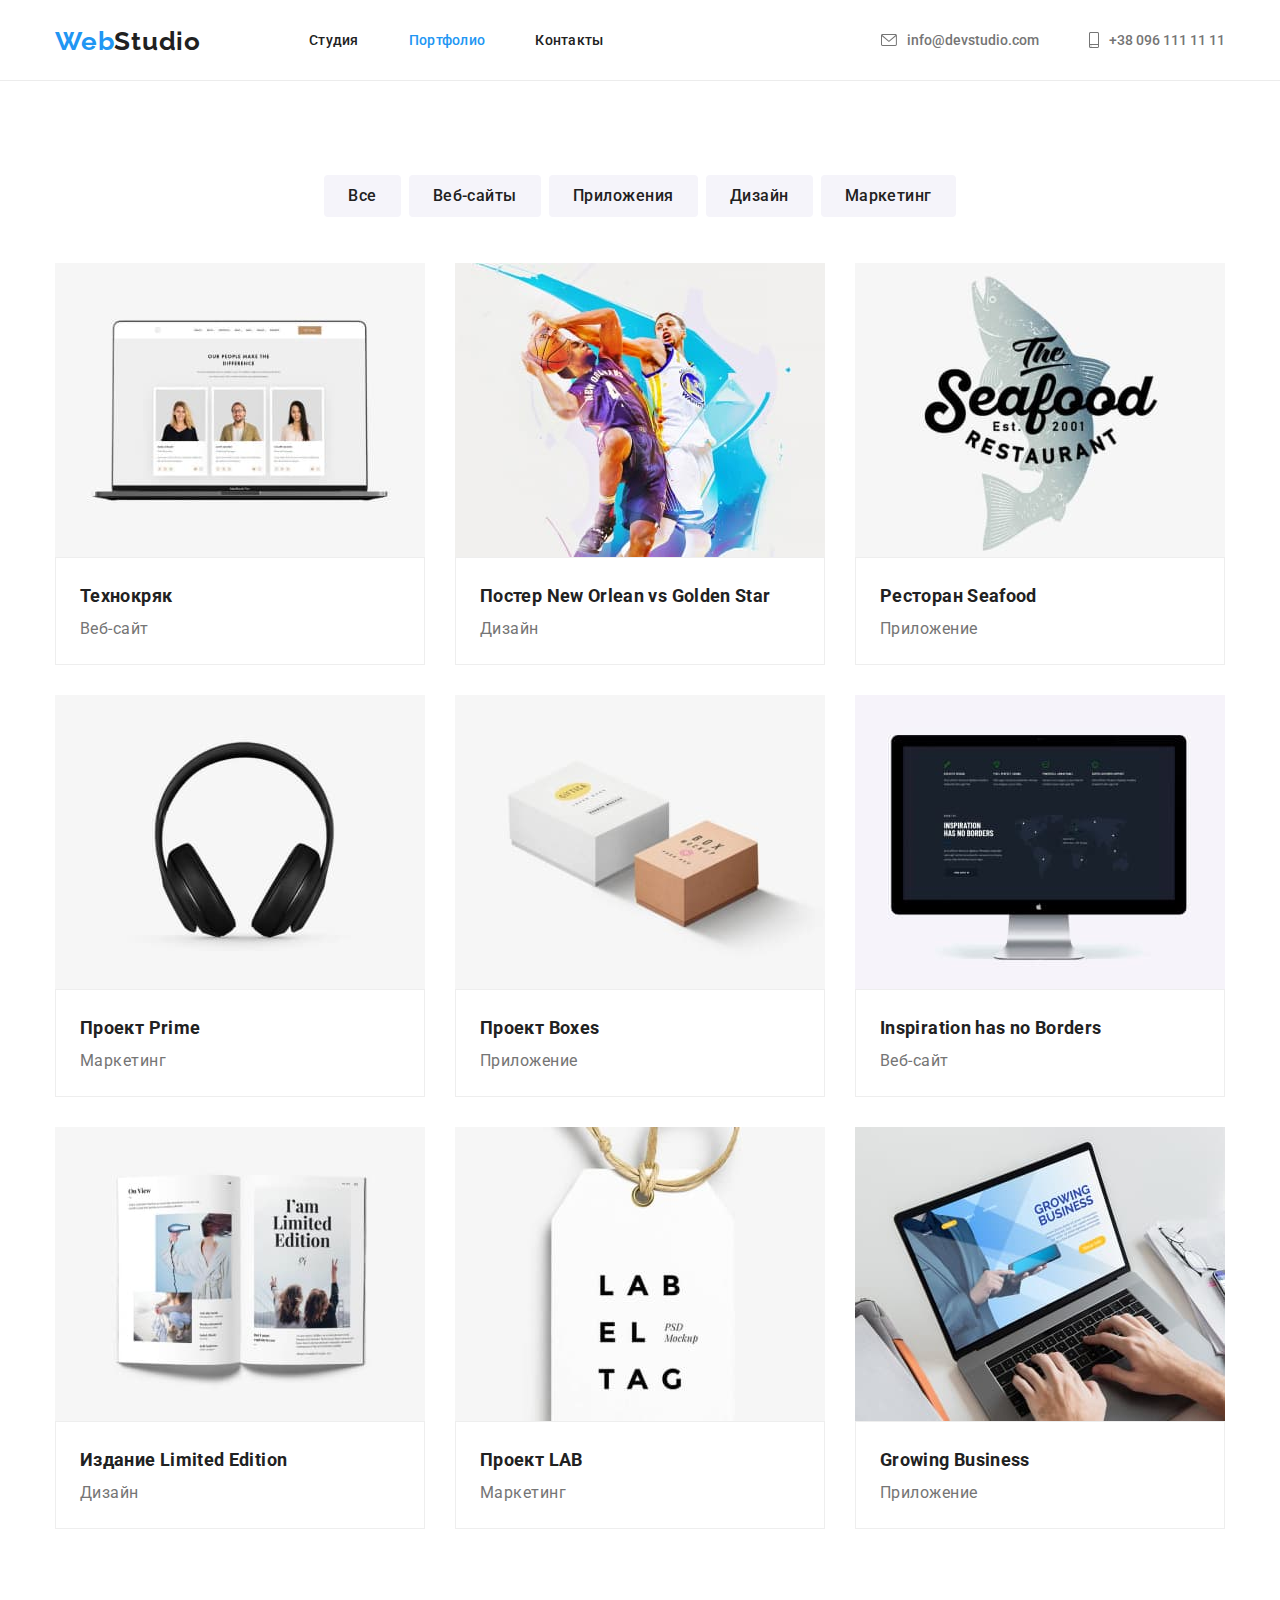
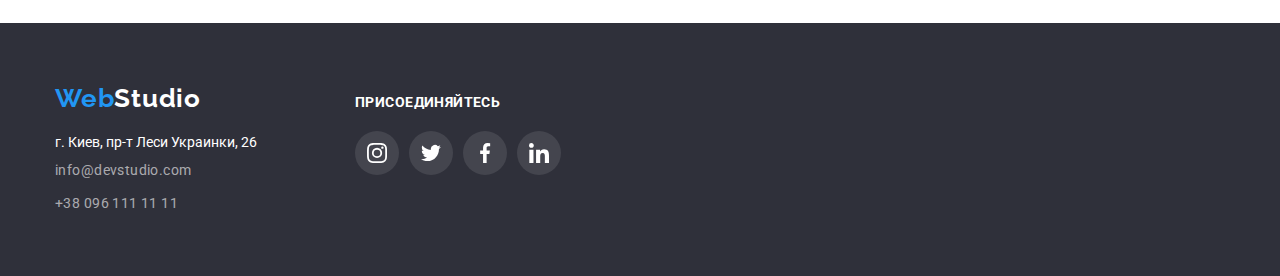
==== portfolio.html @ e466cbb1 "add files" ====
<!DOCTYPE html>
<html lang="en-ru">
  <head>
    <meta charset="UTF-8" />
    <meta http-equiv="X-UA-Compatible" content="IE=edge" />
    <meta name="viewport" content="width=device-width, initial-scale=1.0" />
    <link rel="preconnect" href="https://fonts.gstatic.com" />
    <link
      href="https://fonts.googleapis.com/css2?family=Raleway:wght@700&family=Roboto:wght@400;500;700;900&display=swap"
      rel="stylesheet"
    />
    <link
      rel="stylesheet"
      href="https://cdnjs.cloudflare.com/ajax/libs/modern-normalize/1.0.0/modern-normalize.min.css"
    />
    <link rel="stylesheet" href="./css/style.css" />
    <title>Portfolio</title>
  </head>

  <body>
    <header class="header" id="header">
      <div class="container main-navigation">
        <nav class="navigation">
          <a href="./index.html" class="logo typical-link">
            <span class="logo-web">Web</span>Studio</a
          >
          <ul class="menu" id="menu">
            <li class="menu-item">
              <a href="./index.html" class="menu-link typical-link">Студия</a>
            </li>
            <li class="menu-item">
              <a href="./portfolio.html" class="menu-link typical-link current"
                >Портфолио</a
              >
            </li>
            <li class="menu-item">
              <a href="/Contacts" class="menu-link typical-link">Контакты</a>
            </li>
          </ul>
        </nav>
        <ul class="connect">
          <li class="connect-item">
            <a href="mailto:info@devstudio.com" class="linkM connect-link">
              <svg class="connect-icon envelope-icon">
                <use href="./images/sprite.svg#icon-envelope"></use>
              </svg>
              info@devstudio.com
            </a>
          </li>
          <li class="connect-item">
            <a href="tel:380961111111" class="linkT connect-link"
              ><svg class="connect-icon smartphone-icon">
                <use href="./images/sprite.svg#icon-smartphone"></use></svg
              >+38 096 111 11 11</a
            >
          </li>
        </ul>
      </div>
    </header>

    <main>
      <section class="section portfolio">
        <div class="container">
          <h2 class="portfolio-title visually-hidden">Галерея работ</h2>

          <ul class="portfolio-list-button">
            <li class="portfolio-item-button">
              <button type="button" class="btn btn-portfolio">Все</button>
            </li>
            <li class="portfolio-item-button">
              <button type="button" class="btn btn-portfolio">Веб-сайты</button>
            </li>
            <li class="portfolio-item-button">
              <button type="button" class="btn btn-portfolio">
                Приложения
              </button>
            </li>
            <li class="portfolio-item-button">
              <button type="button" class="btn btn-portfolio">Дизайн</button>
            </li>
            <li class="portfolio-item-button">
              <button type="button" class="btn btn-portfolio">Маркетинг</button>
            </li>
          </ul>

          <ul class="portfolio-pointers">
            <li class="portfolio-point">
              <a href="" class="link portfolio-link">
                <div class="portfolio-thumb">
                  <img
                    src="./images/technocrjak.jpg"
                    alt="Технокряк"
                    width="370"
                    class="portfolio-image"
                  />
                </div>
                <div class="portfolio-info">
                  <h3 class="portfolio-name">Технокряк</h3>
                  <p class="portfolio-description">Веб-сайт</p>
                </div>
              </a>
            </li>

            <li class="portfolio-point">
              <a href="" class="link portfolio-link">
                <div class="portfolio-thumb">
                  <img
                    src="./images/posterOrlean.jpg"
                    alt="Постер New Orlean vs Golden Star"
                    width="370"
                    class="portfolio-image"
                  />
                </div>
                <div class="portfolio-info">
                  <h3 class="portfolio-name">
                    Постер New Orlean vs Golden Star
                  </h3>
                  <p class="portfolio-description">Дизайн</p>
                </div>
              </a>
            </li>

            <li class="portfolio-point">
              <a href="" class="link portfolio-link">
                <div class="portfolio-thumb">
                  <img
                    src="./images/seafood.jpg"
                    alt="seafood"
                    width="370"
                    class="portfolio-image"
                  />
                </div>
                <div class="portfolio-info">
                  <h3 class="portfolio-name">Ресторан Seafood</h3>
                  <p class="portfolio-description">Приложение</p>
                </div>
              </a>
            </li>

            <li class="portfolio-point">
              <a href="" class="link portfolio-link">
                <div class="portfolio-thumb">
                  <img
                    src="./images/projectprime.jpg"
                    alt="Проект Prime"
                    width="370"
                    class="portfolio-image"
                  />
                </div>
                <div class="portfolio-info">
                  <h3 class="portfolio-name">Проект Prime</h3>
                  <p class="portfolio-description">Маркетинг</p>
                </div>
              </a>
            </li>

            <li class="portfolio-point">
              <a href="" class="link portfolio-link">
                <div class="portfolio-thumb">
                  <img
                    src="./images/projectboxes.jpg"
                    alt="Проект Boxes"
                    width="370"
                    class="portfolio-image"
                  />
                </div>
                <div class="portfolio-info">
                  <h3 class="portfolio-name">Проект Boxes</h3>
                  <p class="portfolio-description">Приложение</p>
                </div>
              </a>
            </li>

            <li class="portfolio-point">
              <a href="" class="link portfolio-link">
                <div class="portfolio-thumb">
                  <img
                    src="./images/inspiration.jpg"
                    alt="Inspiration has no Borders"
                    width="370"
                    class="portfolio-image"
                  />
                </div>
                <div class="portfolio-info">
                  <h3 class="portfolio-name">Inspiration has no Borders</h3>
                  <p class="portfolio-description">Веб-сайт</p>
                </div>
              </a>
            </li>

            <li class="portfolio-point">
              <a href="" class="link portfolio-link">
                <div class="portfolio-thumb">
                  <img
                    src="./images/limitededition.jpg"
                    alt="Издание Limited Edition"
                    width="370"
                    class="portfolio-image"
                  />
                </div>
                <div class="portfolio-info">
                  <h3 class="portfolio-name">Издание Limited Edition</h3>
                  <p class="portfolio-description">Дизайн</p>
                </div>
              </a>
            </li>

            <li class="portfolio-point">
              <a href="" class="link portfolio-link">
                <div class="portfolio-thumb">
                  <img
                    src="./images/projectlab.jpg"
                    alt="Проект LAB"
                    width="370"
                    class="portfolio-image"
                  />
                </div>
                <div class="portfolio-info">
                  <h3 class="portfolio-name">Проект LAB</h3>
                  <p class="portfolio-description">Маркетинг</p>
                </div>
              </a>
            </li>

            <li class="portfolio-point">
              <a href="" class="link portfolio-link">
                <div class="portfolio-thumb">
                  <img
                    src="./images/growingbusiness.jpg"
                    alt="Growing Business"
                    width="370"
                    class="portfolio-image"
                  />
                </div>
                <div class="portfolio-info">
                  <h3 class="portfolio-name">Growing Business</h3>
                  <p class="portfolio-description">Приложение</p>
                </div>
              </a>
            </li>
          </ul>
        </div>
      </section>
    </main>

	<footer class="footer" id="footer">
		<div class="container footer-container">
		  <ul class="wrap-footer-content">
			<li class="wrap-footer-item">
			  <div class="wrap-footer-part">
				<a href="/" class="logo logoF">
				  <span class="logo-web">Web</span>Studio</a
				>
				<div class="footer-info">
				  <ul class="footer-list">
					<li class="footer-list-item">
					  <address class="address" id="address">
						г. Киев, пр-т Леси Украинки, 26
					  </address>
					</li>
					<li class="footer-list-item">
					  <a
						href="mailto:info@devstudio.com"
						class="link-footer linkM"
					  >
						info@devstudio.com
					  </a>
					</li>
					<li class="footer-list-item">
					  <a href="tel:380961111111" class="link-footer linkT"
						>+38 096 111 11 11</a
					  >
					</li>
				  </ul>
				</div>
			  </div>
			</li>
  
			<li class="wrap-footer-item">
			  <div class="social">
				<h4 class="social-title">присоединяйтесь</h4>
				<ul class="social-list social-footer">
				  <li class="social-item">
					<a href="" class="social-link fi-social-link">
					  <svg class="social-icon fi-social" width="20" height="20">
						<use href="./images/sprite.svg#icon-instagram"></use>
					  </svg>
					</a>
				  </li>
  
				  <li class="social-item">
					<a href="" class="social-link fi-social-link">
					  <svg class="social-icon fi-social" width="20" height="20">
						<use href="./images/sprite.svg#icon-twitter"></use>
					  </svg>
					</a>
				  </li>
  
				  <li class="social-item">
					<a href="" class="social-link fi-social-link">
					  <svg class="social-icon fi-social" width="20" height="20">
						<use href="./images/sprite.svg#icon-facebook"></use>
					  </svg>
					</a>
				  </li>
  
				  <li class="social-item">
					<a href="" class="social-link fi-social-link">
					  <svg class="social-icon fi-social" width="20" height="20">
						<use href="./images/sprite.svg#icon-linkedin"></use>
					  </svg>
					</a>
				  </li>
				</ul>
			  </div>
			</li>
		  </ul>
		</div>
	  </footer>
  </body>
</html>
---- css/style.css ----
/* Default value */
/* root */
:root {
  --primary-color: #2196f3;
  --hover-color: #188ce8;
  --box-shadow: rgba(0, 0, 0, 0.15);
  --main-color: #212121;
  --paragraph-color: #757575;
  --background-slogan: #2f303a;
  --btn-color: #fff;
  --color-zsix: rgba(255, 255, 255, 0.6);
  --color-link: #757575;
  --color-active: #b93fd28f;
  --btn-bg-color: #f5f4fa;
  --card-set-gap: 30px;
  --card-shadow: 0px 1px 3px rgba(0, 0, 0, 0.12),
    0px 1px 1px rgba(0, 0, 0, 0.14), 0px 2px 1px rgba(0, 0, 0, 0.2);

  --card-border-color: #eeeeee;
  --header-overlay: rgba(47, 48, 58, 0.4);
  --header-bg: #c4c4c4;
  --icon-marits-color: #f5f4fa;
  --icon-heder-color: #757575;
  --team-member-bg: #ffffff;
  --icon-team-color: #afb1b8;
  --icon-team-fill-hover: #fff;
  --social-hover-color: #2196f3;
  --secondary-title-color: #fff;
  --footer-social-color: #fff;
  --footer-social-color-bg: rgba(255, 255, 255, 0.1);
  --btn-portfolio-shadow: 0px 4px 4px rgba(0, 0, 0, 0.25);
  --portfolio-card-shadow: 0px 1px 1px rgba(0, 0, 0, 0.12),
    0px 4px 4px rgba(0, 0, 0, 0.06), 1px 4px 6px rgba(0, 0, 0, 0.16);
  --clients-color-icon: #afb1b8;
}

html {
  box-sizing: border-box;
}

*,
*::before,
*::after {
  box-sizing: inherit;
}

body {
  font-family: "Roboto", sans-serif;
  font-size: 14px;
  font-weight: 400;
  font-style: normal;
  color: var(--main-color);
  margin: 0;
  padding: 0;
}

.container {
  width: 1200px;
  margin-left: auto;
  margin-right: auto;
  padding-left: 15px;
  padding-right: 15px;
}

h1,
h2,
h3,
h4,
h5,
h6 {
  font-family: "Roboto", sans-serif;
  color: var(--main-color);
  margin: 0;
  padding: 0;
}

a,
a:hover,
a:focus {
  text-decoration: none;
}

.typical-link {
  color: inherit;
  text-decoration: none;
  outline: none;
  font-family: "Roboto", sans-serif;
  font-style: normal;
  font-weight: 500;
  font-size: 14px;
  line-height: 1.15;
  letter-spacing: 0.02em;
}

.visually-hidden {
  position: absolute !important;
  clip: rect(1px 1px 1px 1px);
  clip: rect(1px, 1px, 1px, 1px);
  padding: 0 !important;
  border: 0 !important;
  height: 1px !important;
  width: 1px !important;
  overflow: hidden;
}

.current {
  color: var(--primary-color);
}

p {
  margin: 0;
  padding: 0;
  --paragraph-color: #757575;
}

ul,
li {
  display: block;
  padding: 0;
  margin: 0;
}

img {
  display: block;
  min-width: 100%;
  height: 100%;
}

.btn {
  background-color: var(--primary-color);
  color: var(--btn-color);
  font-family: Roboto;
  font-style: normal;
  cursor: pointer;
}

.btn:hover,
.btn:focus {
  background-color: var(--btn-color);
  color: var(--primary-color);
}

.link:hover,
.link:focus {
  color: var(--primary-color);
  background-color: var(--btn-color);
}

.section {
  padding-top: 94px;
  padding-bottom: 94px;
}

/*and default style */

/*?HEADER */

.header {
  border-bottom: 1px solid #ececec;
}

.main-navigation {
  display: flex;
  align-items: center;
}

.navigation {
  display: flex;
}

.logo {
  padding-top: 26px;
  padding-bottom: 23px;
}

.menu {
  display: flex;
  margin-left: 108px;
}

.menu .menu-item:not(:last-child) {
  margin-right: 50px;
}

.menu-link,
.linkM,
.linkT {
  display: block;
  padding-top: 32px;
  padding-bottom: 32px;
}

/* TODO sprite for connect */

.connect-link {
  display: flex;
  justify-content: center;
  align-items: center;
  width: 100%;
  height: 100%;
  fill: var(--icon-heder-color);
  color: var(--color-link);
  font-weight: 500;
}

.connect-link:hover,
.connect-link:focus {
  fill: var(--primary-color);
  color: var(--primary-color);
}

.envelope-icon {
  width: 16px;
  height: 12px;
}

.smartphone-icon {
  width: 10px;
  height: 16px;
}

.connect-icon {
  margin-right: 10px;
  margin-bottom: 0;
}

/* TODO sprite for connect end*/

.connect {
  display: flex;
  margin-left: auto;
}

.connect .connect-item + .connect-item {
  margin-left: 50px;
}

/* LOGO */
.logo,
.logo:hover,
.logo:focus {
  font-family: "Raleway", sans-serif;
  font-style: normal;
  font-weight: bold;
  font-size: 26px;
  line-height: 1.2;
  letter-spacing: 0.03em;
}

.logo-web {
  color: var(--primary-color);
}

.logoF,
.logoF:hover,
.logoF:focus {
  font-family: "Raleway", sans-serif;
  font-style: normal;
  font-weight: bold;
  font-size: 26px;
  line-height: 1.2;
  letter-spacing: 0.03em;
  color: var(--btn-color);
}

.menu-link:hover,
.menu-link:focus {
  color: var(--primary-color);
}

/*?HEADER END*/

/*?SLOGAN */

.slogan {
  padding-top: 200px;
  padding-bottom: 200px;
  background-color: var(--header-bg);
  text-align: center;
  background-image: linear-gradient(
      var(--header-overlay),
      var(--header-overlay)
    ),
    url(../images/workin-day.jpg);
  background-position: center;
  background-repeat: no-repeat;
  background-size: cover;
}

.main-title {
  font-weight: 900;
  font-size: 44px;
  line-height: 1.36;
  letter-spacing: 0.06em;
  text-transform: uppercase;
  color: #fff;
  text-align: center;
  max-width: 696px;
  margin: 0 auto;
  margin-bottom: 30px;
}

.slogan-button {
  font-weight: bold;
  font-size: 16px;
  line-height: 1.87;
  letter-spacing: 0.06em;
  box-shadow: 0px 4px 4px var(--box-shadow);
  border-radius: 4px;
  border: 1px solid transparent;
  padding: 10px 32px;
  min-width: 200px;
}

.slogan-button:hover,
.slogan-button:focus {
  color: var(--btn-color);
  background-color: var(--hover-color);
}

.slogan-button:active {
  background-color: var(--color-active);
  color: var(--btn-color);
}

/* slogan section end */

/*?MERITS */

/*!retical common functions*/

.marits-list,
.business-direction,
.team-list,
.clients-list,
.portfolio-pointers {
  display: flex;
  flex-wrap: wrap;

  margin-left: calc(-1 * var(--card-set-gap));
  margin-top: calc(-1 * var(--card-set-gap));
}

.marits-list > .merits-item,
.business-direction > .business-item,
.team-list > .team-member,
.clients-list > .clients-item,
.portfolio-pointers > .portfolio-point {
  margin-left: var(--card-set-gap);
  margin-top: var(--card-set-gap);
}
/*!retical common functions end*/

/*! reticle marits*/

.marits-list > .merits-item {
  flex-basis: calc(100% / 4 - var(--card-set-gap));
}

/*! reticle marits end */

.marits-trait {
  font-size: 14px;
  font-weight: bold;
  line-height: 1.15;
  letter-spacing: 0.03em;
  text-transform: uppercase;
  margin-bottom: 10px;
}

.marits-info {
  line-height: 1.7;
  letter-spacing: 0.03em;
  color: var(--paragraph-color);
  max-width: 270px;
}

/*TODO icons-svg marits section*/

.marits-icon-thumb {
  width: 270px;
  height: 120px;
  display: flex;
  justify-content: center;
  align-items: center;
  background-color: var(--icon-marits-color);
  margin-bottom: 30px;
  border-radius: 4px;
}

.marits-icon {
  /* width: 70px; */
  height: 70px;
}

/*TODO icons-svg marits section end*/

/* marits section end */

/*?BUSINESS */

.business {
  padding-top: 0;
}

/*! reticle business*/

.business-direction > .business-item {
  flex-basis: calc(100% / 3 - var(--card-set-gap));
}

/*! reticle business end */

.business-title,
.team-title {
  font-weight: bold;
  font-size: 36px;
  line-height: 1.2;
  letter-spacing: 0.03em;
  margin-bottom: 50px;
  text-align: center;
}

/* business section end */

/*? TEAM */

/*! reticle team*/

.team-list > .team-member {
  flex-basis: calc(100% / 4 - var(--card-set-gap));
}
/*! reticle team end */
.team-info {
  padding-top: 30px;
  padding-bottom: 16px;
}

.team-name {
  font-weight: 500;
  font-size: 16px;
  line-height: 1.18;
  letter-spacing: 0.03em;
  margin-bottom: 10px;
  text-align: center;
}

.team-position {
  font-size: 16px;
  line-height: 1.18;
  letter-spacing: 0.03em;
  text-align: center;
  color: var(--paragraph-color);
}

.team-member {
  background-color: var(--team-member-bg);
  box-shadow: var(--card-shadow);
  border-radius: 0px 0px 4px 4px;
  overflow: hidden;
}

.team {
  background-color: var(--btn-bg-color);
}

/* TODO team svg icon */

.social-list {
  display: flex;
  justify-content: center;
  align-items: center;
  list-style: none;
  padding-bottom: 30px;
}

.social-item {
  width: 44px;
  height: 44px;
  background-color: transparent;
}

.social-item:not(:last-child) {
  margin-right: 10px;
}

.social-link {
  display: flex;
  justify-content: center;
  align-items: center;
  width: 100%;
  height: 100%;
  border-radius: 50%;
  fill: var(--icon-team-color);
}

.social-link:hover,
.social-link:focus {
  fill: var(--icon-team-fill-hover);
  background-color: var(--primary-color);
}

/* TODO team svg icon end */
/* team section end*/

/*? Clients section */

.clients-title {
  font-weight: 700;
  font-size: 36px;
  line-height: 1.16;
  text-align: center;
  letter-spacing: 0.03em;
  margin-bottom: 50px;
}

.clients-item {
  height: 90px;
}

/*! clients retical*/
.clients-list > .clients-item {
  flex-basis: calc(100% / 6 - var(--card-set-gap));
}
/*! clients retical end*/

.clients-link {
  display: flex;
  justify-content: center;
  align-items: center;
  height: 100%;
  border: 1px solid var(--clients-color-icon);
  border-radius: 4px;
  fill: var(--clients-color-icon);
}

.clients-link:hover,
.clients-link:focus {
  border: 1px solid var(--primary-color);
  fill: var(--primary-color);
}

/* ============== */

.yaco-icon {
  width: 44.27px;
  height: 49.23px;
}

.here-icon {
  width: 40px;
  height: 52px;
}

.leaf-icon {
  width: 41px;
  height: 42.6px;
}

.foster-icon {
  width: 79.66px;
  height: 42.02px;
}

.brand-icon {
  width: 59px;
  height: 47px;
}

.tagline-icon {
  width: 88.48px;
  height: 45.44px;
}

/* ================= */

/*? Clients section end */

/*?PORTFOLIO */

.portfolio-list-button {
  margin-bottom: 46px;
  display: flex;
  justify-content: center;
}

.portfolio-item-button:not(:last-child) {
  margin-right: 8px;
}

.btn-portfolio {
  font-weight: 500;
  font-size: 16px;
  line-height: 1.62;
  text-align: center;
  letter-spacing: 0.03em;

  padding: 6px 22px;
  background-color: var(--btn-bg-color);
  color: var(--main-color);
  border-radius: 4px;
  border-color: transparent;
}

.btn-portfolio:hover,
.btn-portfolio:focus {
  color: var(--btn-color);
  background-color: var(--primary-color);
  box-shadow: var(--btn-portfolio-shadow);
}

.portfolio-description:hover,
.portfolio-name:hover {
  color: var(--primary-color);
}

/*! reticle portfolio*/

.portfolio-pointers > .portfolio-point {
  flex-basis: calc(100% / 3 - var(--card-set-gap));
}

.portfolio-point {
  background-color: var(--btn-color);
}

.portfolio-point:hover,
.portfolio-point:focus {
  box-shadow: var(--portfolio-card-shadow);
}

.portfolio-info {
  padding: 20px 24px;
  border: 1px solid var(--card-border-color);
}

.portfolio-name {
  font-size: 18px;
  line-height: 2;
  letter-spacing: 0.02em;
}

.portfolio-description {
  font-size: 16px;
  line-height: 1.87;
  letter-spacing: 0.03em;
  color: var(--paragraph-color);
}

/*! reticle portfolio end */

/* portfolio-pointers end */

/*?FOOTER */

/* .wrap-footer-content {
  display: flex;
  align-items: baseline;
}

.footer {
  padding-top: 60px;
  padding-bottom: 60px;
  background: var(--background-slogan);
}

.footer-list {
  margin-top: 20px;
}

.footer-list-item {
  margin-top: 9px;
}

.logoF {
  display: block;
  margin: 0px;
  padding: 0px;
}

.address {
  font-style: inherit;
  color: var(--btn-color);
}

.link-footer {
  display: inline-block;
  line-height: 1.7;
  letter-spacing: 0.03em;
  color: var(--color-zsix);
  padding: 0;
} */

/* for social in foter */

/* .social {
  margin-left: 70px;
}

.social-title {
  font-size: 14px;
  line-height: 1.14;
  letter-spacing: 0.03em;
  text-transform: uppercase;
  color: var(--secondary-title-color);
  margin-bottom: 20px;
}

.fi-social {
  fill: var(--footer-social-color);
}

.fi-social-link {
  background-color: var(--footer-social-color-bg);
} */

/* for social in footer end */

/* 2 variant */

/* .footer-container {
  display: flex;
  align-items: center;
} */

.wrap-footer-content {
  display: flex;
  align-items: baseline;
}

.wrap-footer-item {
  display: block;
  margin-right: 30px;
  flex-basis: calc((50% - 45px) / 2);
}

.footer {
  padding-top: 60px;
  padding-bottom: 60px;
  background: var(--background-slogan);
}

.footer-list {
  margin-top: 20px;
}

.footer-list-item {
  margin-top: 9px;
}

.logoF {
  display: block;
  margin: 0px;
  padding: 0px;
}

.address {
  font-style: inherit;
  color: var(--btn-color);
}

.link-footer {
  display: inline-block;
  line-height: 1.7;
  letter-spacing: 0.03em;
  color: var(--color-zsix);
  padding: 0;
}

.link-footer:hover,
.link-footer:focus {
  color: var(--primary-color);
}

/* ================ */

.social-title {
  font-size: 14px;
  line-height: 1.14;
  letter-spacing: 0.03em;
  text-transform: uppercase;
  color: var(--secondary-title-color);
  margin-bottom: 20px;
}

.social-footer {
  justify-content: flex-start;
}

.fi-social {
  fill: var(--footer-social-color);
}

.fi-social-link {
  background-color: var(--footer-social-color-bg);
}
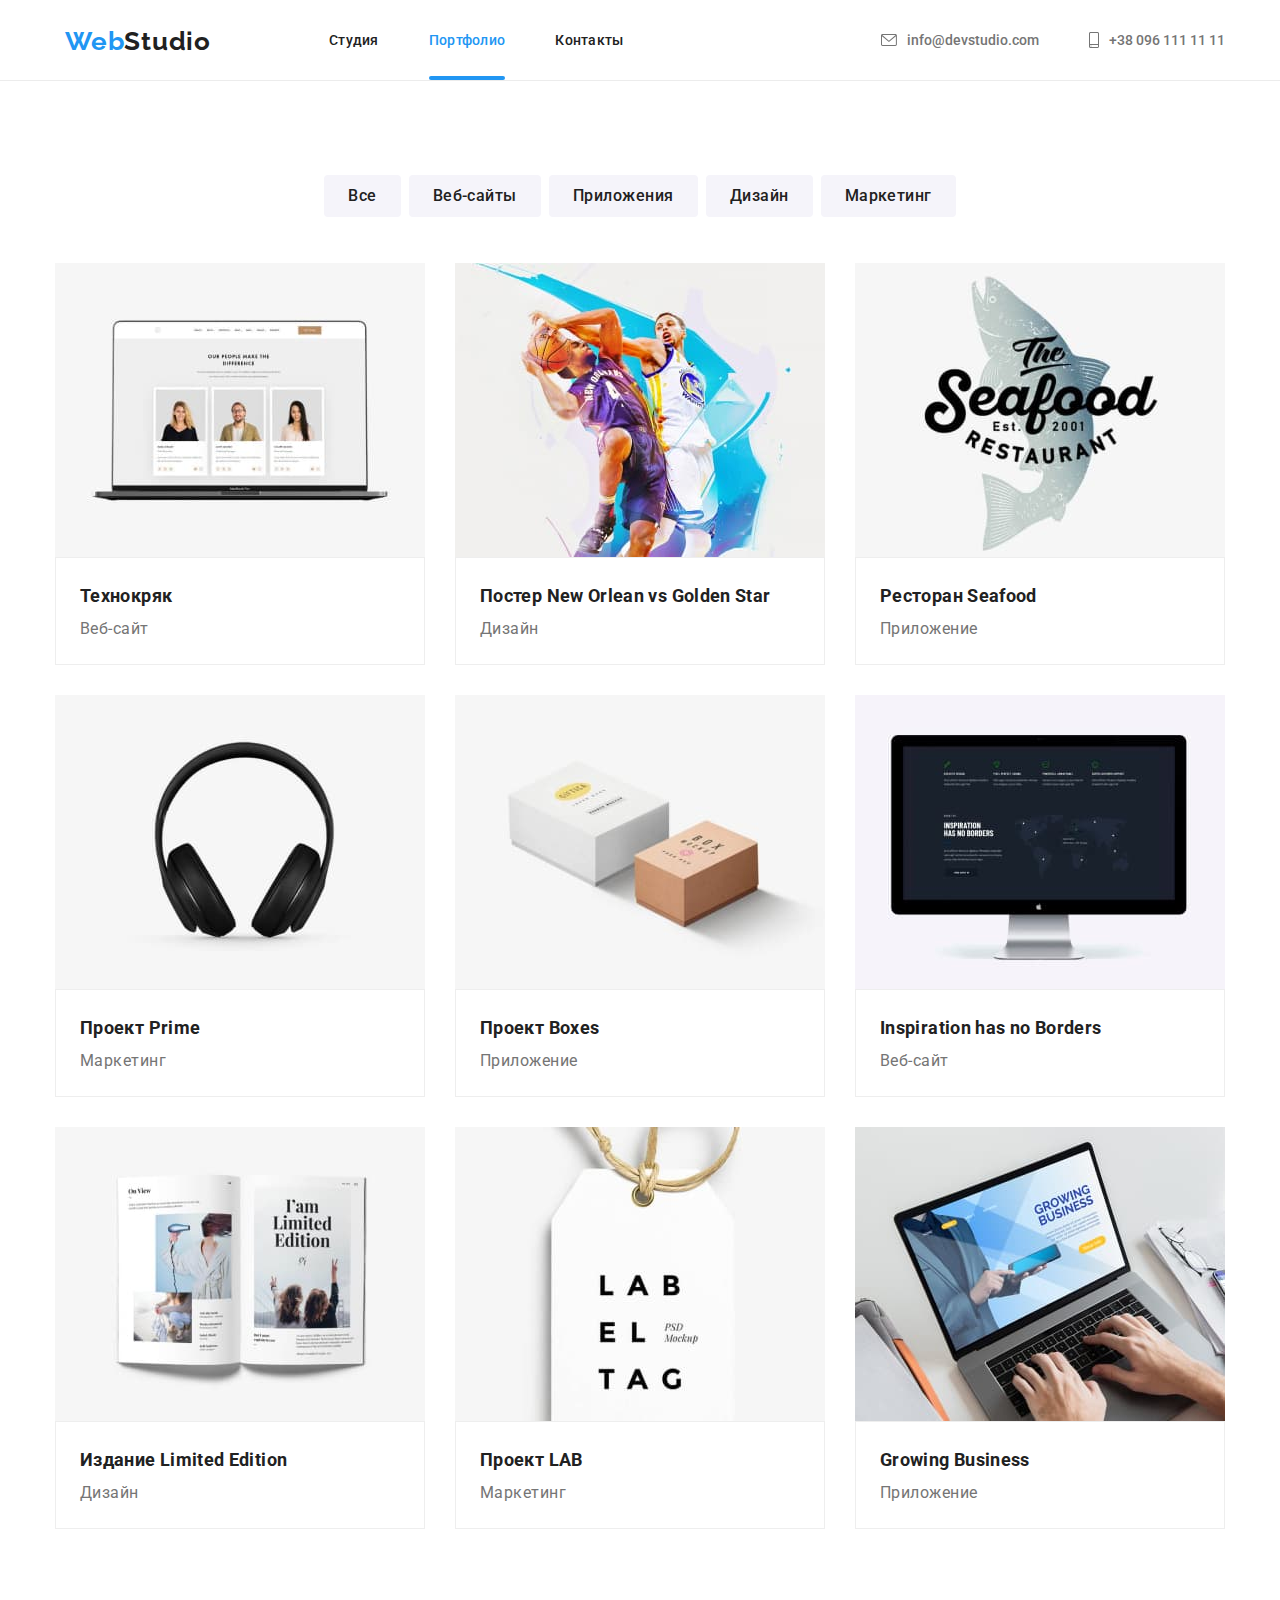
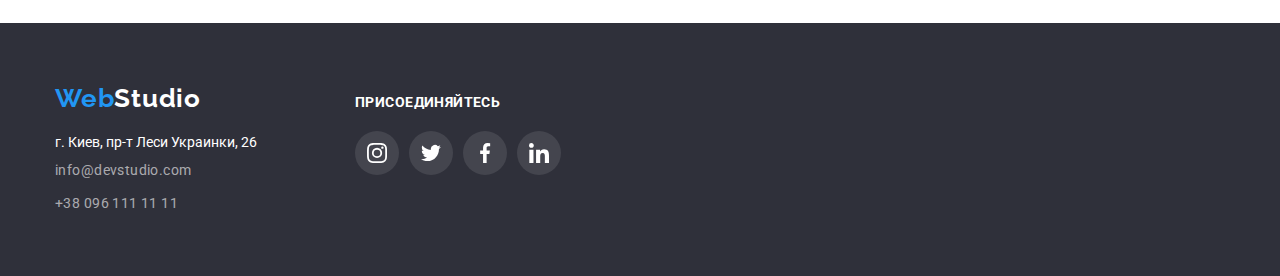
==== commit fb5fff3c: "add overlay to portfolio section" ====
--- a/portfolio.html
+++ b/portfolio.html
@@ -87,6 +87,14 @@
             <li class="portfolio-point">
               <a href="" class="link portfolio-link">
                 <div class="portfolio-thumb">
+                  <div class="portfolio-overlay">
+                    <p class="portfolio-text-overlay">
+                      Технокряк это современная площадка распространения
+                      коронавируса. Компании используют эту платформу для
+                      цифрового шпионажа и атак на защищённые сервера
+                      конкурентов.
+                    </p>
+                  </div>
                   <img
                     src="./images/technocrjak.jpg"
                     alt="Технокряк"
@@ -104,6 +112,14 @@
             <li class="portfolio-point">
               <a href="" class="link portfolio-link">
                 <div class="portfolio-thumb">
+                  <div class="portfolio-overlay">
+                    <p class="portfolio-text-overlay">
+                      Технокряк это современная площадка распространения
+                      коронавируса. Компании используют эту платформу для
+                      цифрового шпионажа и атак на защищённые сервера
+                      конкурентов.
+                    </p>
+                  </div>
                   <img
                     src="./images/posterOrlean.jpg"
                     alt="Постер New Orlean vs Golden Star"
@@ -123,6 +139,14 @@
             <li class="portfolio-point">
               <a href="" class="link portfolio-link">
                 <div class="portfolio-thumb">
+                  <div class="portfolio-overlay">
+                    <p class="portfolio-text-overlay">
+                      Технокряк это современная площадка распространения
+                      коронавируса. Компании используют эту платформу для
+                      цифрового шпионажа и атак на защищённые сервера
+                      конкурентов.
+                    </p>
+                  </div>
                   <img
                     src="./images/seafood.jpg"
                     alt="seafood"
@@ -140,6 +164,14 @@
             <li class="portfolio-point">
               <a href="" class="link portfolio-link">
                 <div class="portfolio-thumb">
+                  <div class="portfolio-overlay">
+                    <p class="portfolio-text-overlay">
+                      Технокряк это современная площадка распространения
+                      коронавируса. Компании используют эту платформу для
+                      цифрового шпионажа и атак на защищённые сервера
+                      конкурентов.
+                    </p>
+                  </div>
                   <img
                     src="./images/projectprime.jpg"
                     alt="Проект Prime"
@@ -157,6 +189,14 @@
             <li class="portfolio-point">
               <a href="" class="link portfolio-link">
                 <div class="portfolio-thumb">
+                  <div class="portfolio-overlay">
+                    <p class="portfolio-text-overlay">
+                      Технокряк это современная площадка распространения
+                      коронавируса. Компании используют эту платформу для
+                      цифрового шпионажа и атак на защищённые сервера
+                      конкурентов.
+                    </p>
+                  </div>
                   <img
                     src="./images/projectboxes.jpg"
                     alt="Проект Boxes"
@@ -174,6 +214,14 @@
             <li class="portfolio-point">
               <a href="" class="link portfolio-link">
                 <div class="portfolio-thumb">
+                  <div class="portfolio-overlay">
+                    <p class="portfolio-text-overlay">
+                      Технокряк это современная площадка распространения
+                      коронавируса. Компании используют эту платформу для
+                      цифрового шпионажа и атак на защищённые сервера
+                      конкурентов.
+                    </p>
+                  </div>
                   <img
                     src="./images/inspiration.jpg"
                     alt="Inspiration has no Borders"
@@ -191,6 +239,14 @@
             <li class="portfolio-point">
               <a href="" class="link portfolio-link">
                 <div class="portfolio-thumb">
+                  <div class="portfolio-overlay">
+                    <p class="portfolio-text-overlay">
+                      Технокряк это современная площадка распространения
+                      коронавируса. Компании используют эту платформу для
+                      цифрового шпионажа и атак на защищённые сервера
+                      конкурентов.
+                    </p>
+                  </div>
                   <img
                     src="./images/limitededition.jpg"
                     alt="Издание Limited Edition"
@@ -208,6 +264,14 @@
             <li class="portfolio-point">
               <a href="" class="link portfolio-link">
                 <div class="portfolio-thumb">
+                  <div class="portfolio-overlay">
+                    <p class="portfolio-text-overlay">
+                      Технокряк это современная площадка распространения
+                      коронавируса. Компании используют эту платформу для
+                      цифрового шпионажа и атак на защищённые сервера
+                      конкурентов.
+                    </p>
+                  </div>
                   <img
                     src="./images/projectlab.jpg"
                     alt="Проект LAB"
@@ -225,6 +289,14 @@
             <li class="portfolio-point">
               <a href="" class="link portfolio-link">
                 <div class="portfolio-thumb">
+                  <div class="portfolio-overlay">
+                    <p class="portfolio-text-overlay">
+                      Технокряк это современная площадка распространения
+                      коронавируса. Компании используют эту платформу для
+                      цифрового шпионажа и атак на защищённые сервера
+                      конкурентов.
+                    </p>
+                  </div>
                   <img
                     src="./images/growingbusiness.jpg"
                     alt="Growing Business"
@@ -243,79 +315,79 @@
       </section>
     </main>
 
-	<footer class="footer" id="footer">
-		<div class="container footer-container">
-		  <ul class="wrap-footer-content">
-			<li class="wrap-footer-item">
-			  <div class="wrap-footer-part">
-				<a href="/" class="logo logoF">
-				  <span class="logo-web">Web</span>Studio</a
-				>
-				<div class="footer-info">
-				  <ul class="footer-list">
-					<li class="footer-list-item">
-					  <address class="address" id="address">
-						г. Киев, пр-т Леси Украинки, 26
-					  </address>
-					</li>
-					<li class="footer-list-item">
-					  <a
-						href="mailto:info@devstudio.com"
-						class="link-footer linkM"
-					  >
-						info@devstudio.com
-					  </a>
-					</li>
-					<li class="footer-list-item">
-					  <a href="tel:380961111111" class="link-footer linkT"
-						>+38 096 111 11 11</a
-					  >
-					</li>
-				  </ul>
-				</div>
-			  </div>
-			</li>
-  
-			<li class="wrap-footer-item">
-			  <div class="social">
-				<h4 class="social-title">присоединяйтесь</h4>
-				<ul class="social-list social-footer">
-				  <li class="social-item">
-					<a href="" class="social-link fi-social-link">
-					  <svg class="social-icon fi-social" width="20" height="20">
-						<use href="./images/sprite.svg#icon-instagram"></use>
-					  </svg>
-					</a>
-				  </li>
-  
-				  <li class="social-item">
-					<a href="" class="social-link fi-social-link">
-					  <svg class="social-icon fi-social" width="20" height="20">
-						<use href="./images/sprite.svg#icon-twitter"></use>
-					  </svg>
-					</a>
-				  </li>
-  
-				  <li class="social-item">
-					<a href="" class="social-link fi-social-link">
-					  <svg class="social-icon fi-social" width="20" height="20">
-						<use href="./images/sprite.svg#icon-facebook"></use>
-					  </svg>
-					</a>
-				  </li>
-  
-				  <li class="social-item">
-					<a href="" class="social-link fi-social-link">
-					  <svg class="social-icon fi-social" width="20" height="20">
-						<use href="./images/sprite.svg#icon-linkedin"></use>
-					  </svg>
-					</a>
-				  </li>
-				</ul>
-			  </div>
-			</li>
-		  </ul>
-		</div>
-	  </footer>
+    <footer class="footer" id="footer">
+      <div class="container footer-container">
+        <ul class="wrap-footer-content">
+          <li class="wrap-footer-item">
+            <div class="wrap-footer-part">
+              <a href="/" class="logo logoF">
+                <span class="logo-web">Web</span>Studio</a
+              >
+              <div class="footer-info">
+                <ul class="footer-list">
+                  <li class="footer-list-item">
+                    <address class="address" id="address">
+                      г. Киев, пр-т Леси Украинки, 26
+                    </address>
+                  </li>
+                  <li class="footer-list-item">
+                    <a
+                      href="mailto:info@devstudio.com"
+                      class="link-footer linkM"
+                    >
+                      info@devstudio.com
+                    </a>
+                  </li>
+                  <li class="footer-list-item">
+                    <a href="tel:380961111111" class="link-footer linkT"
+                      >+38 096 111 11 11</a
+                    >
+                  </li>
+                </ul>
+              </div>
+            </div>
+          </li>
+
+          <li class="wrap-footer-item">
+            <div class="social">
+              <h4 class="social-title">присоединяйтесь</h4>
+              <ul class="social-list social-footer">
+                <li class="social-item">
+                  <a href="" class="social-link fi-social-link">
+                    <svg class="social-icon fi-social" width="20" height="20">
+                      <use href="./images/sprite.svg#icon-instagram"></use>
+                    </svg>
+                  </a>
+                </li>
+
+                <li class="social-item">
+                  <a href="" class="social-link fi-social-link">
+                    <svg class="social-icon fi-social" width="20" height="20">
+                      <use href="./images/sprite.svg#icon-twitter"></use>
+                    </svg>
+                  </a>
+                </li>
+
+                <li class="social-item">
+                  <a href="" class="social-link fi-social-link">
+                    <svg class="social-icon fi-social" width="20" height="20">
+                      <use href="./images/sprite.svg#icon-facebook"></use>
+                    </svg>
+                  </a>
+                </li>
+
+                <li class="social-item">
+                  <a href="" class="social-link fi-social-link">
+                    <svg class="social-icon fi-social" width="20" height="20">
+                      <use href="./images/sprite.svg#icon-linkedin"></use>
+                    </svg>
+                  </a>
+                </li>
+              </ul>
+            </div>
+          </li>
+        </ul>
+      </div>
+    </footer>
   </body>
 </html>
--- a/css/style.css
+++ b/css/style.css
@@ -32,6 +32,7 @@
   --portfolio-card-shadow: 0px 1px 1px rgba(0, 0, 0, 0.12),
     0px 4px 4px rgba(0, 0, 0, 0.06), 1px 4px 6px rgba(0, 0, 0, 0.16);
   --clients-color-icon: #afb1b8;
+  --portfolio-text-overlay: #fff;
 }
 
 html {
@@ -90,6 +91,9 @@
   font-size: 14px;
   line-height: 1.15;
   letter-spacing: 0.02em;
+  padding: 10px;
+
+  position: relative;
 }
 
 .visually-hidden {
@@ -182,12 +186,27 @@
   margin-right: 50px;
 }
 
+.menu-link.current::after {
+  display: block;
+  content: "";
+  width: 100%;
+  height: 4px;
+  border-radius: 4px;
+  background-color: var(--primary-color);
+
+  position: absolute;
+  left: 0;
+  bottom: 0;
+}
+
 .menu-link,
 .linkM,
 .linkT {
   display: block;
   padding-top: 32px;
   padding-bottom: 32px;
+  padding-left: 0;
+  padding-right: 0;
 }
 
 /* TODO sprite for connect */
@@ -421,6 +440,35 @@
   text-align: center;
 }
 
+.business-thumb {
+  position: relative;
+  display: flex;
+  justify-content: space-around;
+  align-items: flex-end;
+}
+
+.business-thumb::before {
+  display: inline-block;
+  position: absolute;
+  content: "";
+  width: 100%;
+  height: 25%;
+  background-color: rgba(47, 48, 58, 0.8);
+}
+
+.business-card-name {
+  position: absolute;
+}
+
+.business-card-title {
+  line-height: 1.14;
+  text-align: center;
+  letter-spacing: 0.03em;
+  text-transform: uppercase;
+  color: #fff;
+  padding: 27px 82px;
+}
+
 /* business section end */
 
 /*? TEAM */
@@ -648,14 +696,52 @@
 }
 
 /*! reticle portfolio end */
+/* overlay */
+
+.portfolio-thumb {
+  position: relative;
+  overflow: hidden;
+}
+
+.portfolio-overlay {
+  position: absolute;
+  top: 0;
+  left: 0;
+  width: 100%;
+  height: 100%;
+  background-color: rgba(33, 150, 243, 0.9);
+
+  transform: translateY(101%);
+  transition-duration: 250ms;
+  transition-timing-function: cubic-bezier(0.4, 0, 0.2, 1);
+}
+
+
+.portfolio-text-overlay {
+  font-size: 18px;
+  line-height: 1.56;
+  padding: 62px 27px;
+  color: var(--portfolio-text-overlay);
+}
+
+.portfolio-point:hover .portfolio-overlay {
+  transform: translateY(0);
+}
+/* overlay end */
 
 /* portfolio-pointers end */
 
 /*?FOOTER */
 
-/* .wrap-footer-content {
+.wrap-footer-content {
   display: flex;
   align-items: baseline;
+}
+
+.wrap-footer-item {
+  display: block;
+  margin-right: 30px;
+  flex-basis: calc((50% - 45px) / 2);
 }
 
 .footer {
@@ -689,13 +775,14 @@
   letter-spacing: 0.03em;
   color: var(--color-zsix);
   padding: 0;
-} */
-
-/* for social in foter */
-
-/* .social {
-  margin-left: 70px;
-}
+}
+
+.link-footer:hover,
+.link-footer:focus {
+  color: var(--primary-color);
+}
+
+/* ================ */
 
 .social-title {
   font-size: 14px;
@@ -706,91 +793,14 @@
   margin-bottom: 20px;
 }
 
+.social-footer {
+  justify-content: flex-start;
+}
+
 .fi-social {
   fill: var(--footer-social-color);
 }
 
 .fi-social-link {
   background-color: var(--footer-social-color-bg);
-} */
-
-/* for social in footer end */
-
-/* 2 variant */
-
-/* .footer-container {
-  display: flex;
-  align-items: center;
-} */
-
-.wrap-footer-content {
-  display: flex;
-  align-items: baseline;
-}
-
-.wrap-footer-item {
-  display: block;
-  margin-right: 30px;
-  flex-basis: calc((50% - 45px) / 2);
-}
-
-.footer {
-  padding-top: 60px;
-  padding-bottom: 60px;
-  background: var(--background-slogan);
-}
-
-.footer-list {
-  margin-top: 20px;
-}
-
-.footer-list-item {
-  margin-top: 9px;
-}
-
-.logoF {
-  display: block;
-  margin: 0px;
-  padding: 0px;
-}
-
-.address {
-  font-style: inherit;
-  color: var(--btn-color);
-}
-
-.link-footer {
-  display: inline-block;
-  line-height: 1.7;
-  letter-spacing: 0.03em;
-  color: var(--color-zsix);
-  padding: 0;
-}
-
-.link-footer:hover,
-.link-footer:focus {
-  color: var(--primary-color);
-}
-
-/* ================ */
-
-.social-title {
-  font-size: 14px;
-  line-height: 1.14;
-  letter-spacing: 0.03em;
-  text-transform: uppercase;
-  color: var(--secondary-title-color);
-  margin-bottom: 20px;
-}
-
-.social-footer {
-  justify-content: flex-start;
-}
-
-.fi-social {
-  fill: var(--footer-social-color);
-}
-
-.fi-social-link {
-  background-color: var(--footer-social-color-bg);
-}
+}
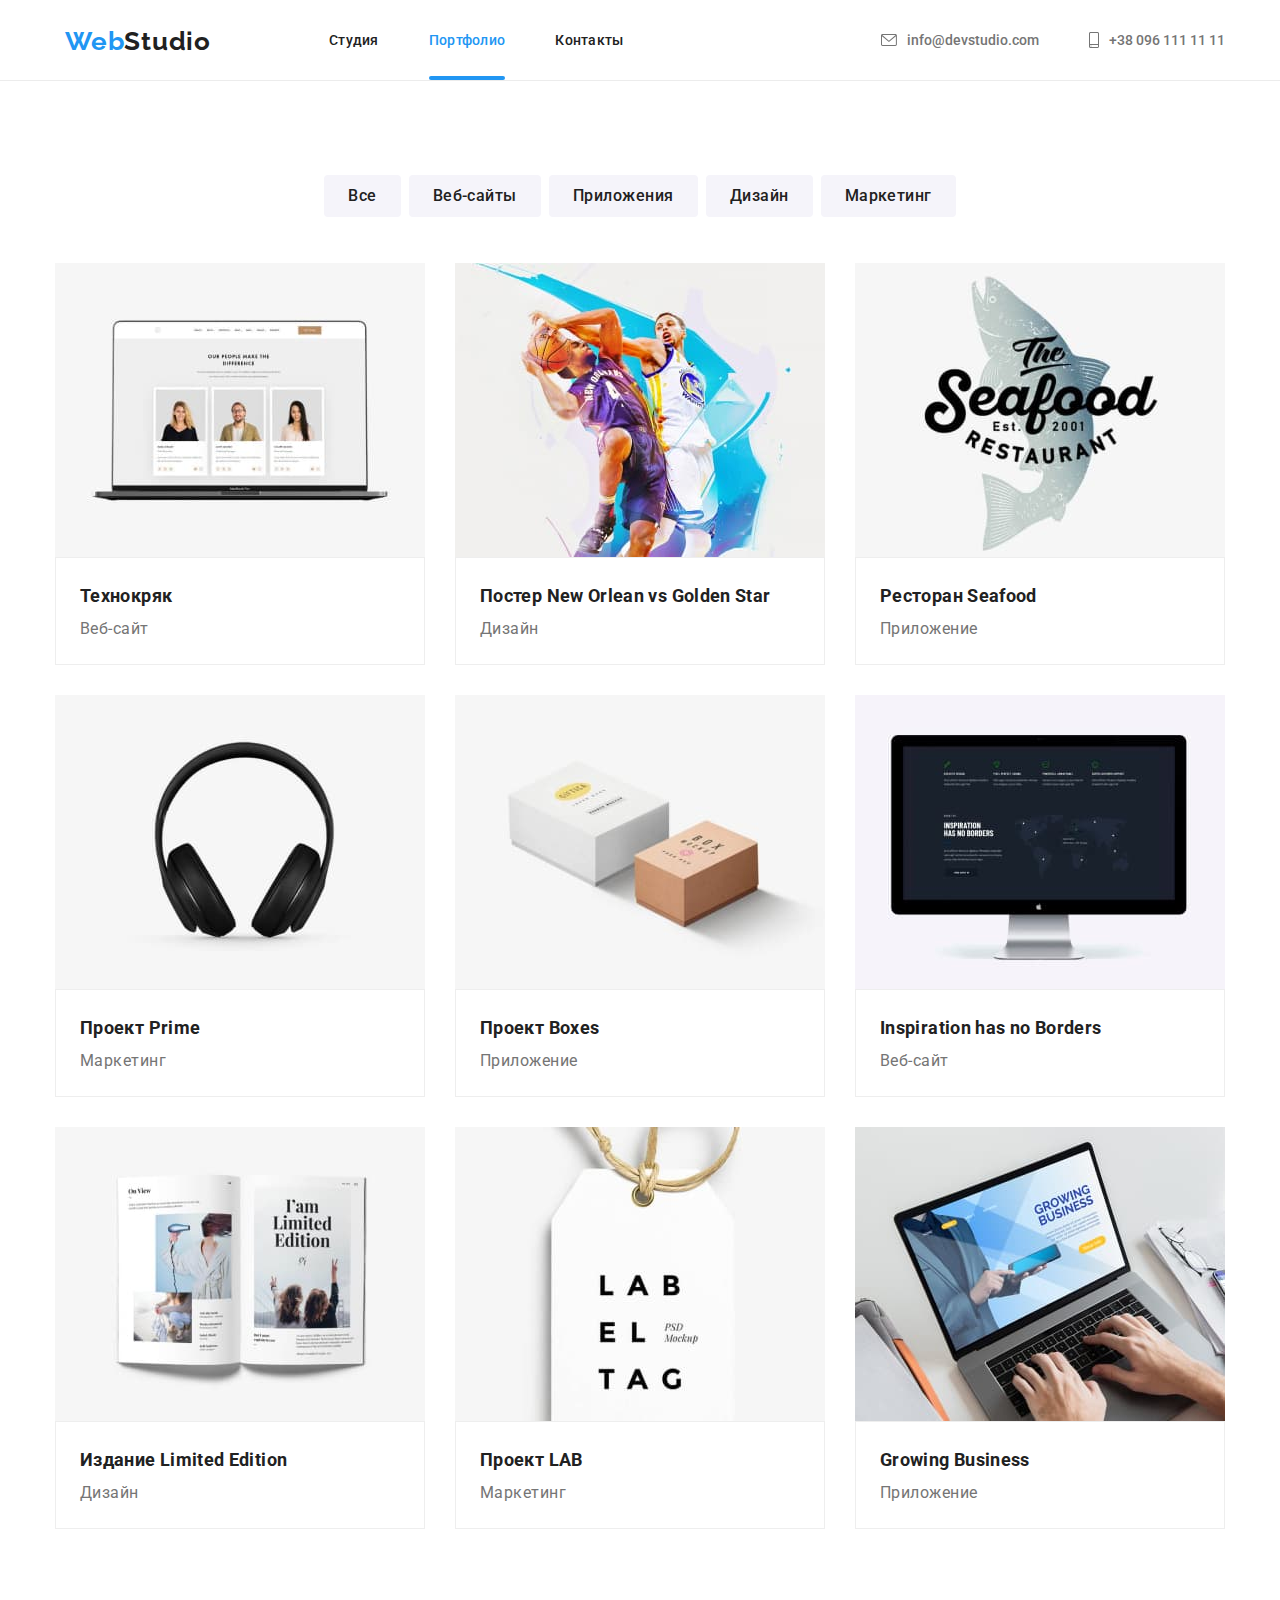
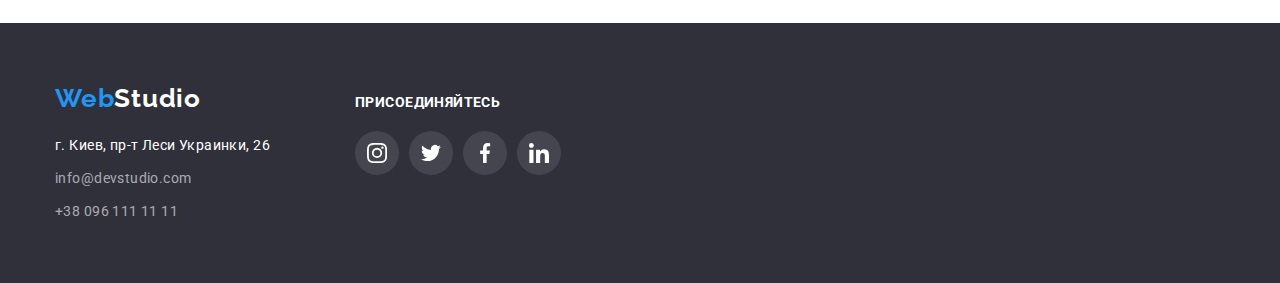
==== commit 086f4161: "correct address in footer" ====
--- a/portfolio.html
+++ b/portfolio.html
@@ -327,7 +327,14 @@
                 <ul class="footer-list">
                   <li class="footer-list-item">
                     <address class="address" id="address">
-                      г. Киев, пр-т Леси Украинки, 26
+                      <a
+                        href="https://goo.gl/maps/fL9K5bsfUm9z82oU8"
+                        rel="noopener noreferrer nofollow"
+                        target="_blank"
+                        class="link-footer linkA"
+                      >
+                        г. Киев, пр-т Леси Украинки, 26
+                      </a>
                     </address>
                   </li>
                   <li class="footer-list-item">
--- a/css/style.css
+++ b/css/style.css
@@ -200,6 +200,7 @@
 }
 
 .menu-link,
+.linkA,
 .linkM,
 .linkT {
   display: block;
@@ -207,6 +208,10 @@
   padding-bottom: 32px;
   padding-left: 0;
   padding-right: 0;
+
+  transition-property: color;
+  transition-duration: 250ms;
+  transition-timing-function: cubic-bezier(0.4, 0, 0.2, 1);
 }
 
 /* TODO sprite for connect */
@@ -220,6 +225,10 @@
   fill: var(--icon-heder-color);
   color: var(--color-link);
   font-weight: 500;
+
+  transition-property: fill, color;
+  transition-duration: 250ms;
+  transition-timing-function: cubic-bezier(0.4, 0, 0.2, 1);
 }
 
 .connect-link:hover,
@@ -329,6 +338,10 @@
   border: 1px solid transparent;
   padding: 10px 32px;
   min-width: 200px;
+
+  transition-property: color, background-color;
+  transition-duration: 250ms;
+  transition-timing-function: cubic-bezier(0.4, 0, 0.2, 1);
 }
 
 .slogan-button:hover,
@@ -408,7 +421,6 @@
 }
 
 .marits-icon {
-  /* width: 70px; */
   height: 70px;
 }
 
@@ -454,6 +466,7 @@
   width: 100%;
   height: 25%;
   background-color: rgba(47, 48, 58, 0.8);
+  opacity: 0.8;
 }
 
 .business-card-name {
@@ -540,6 +553,10 @@
   height: 100%;
   border-radius: 50%;
   fill: var(--icon-team-color);
+
+  transition-property: background-color, fill;
+  transition-duration: 250ms;
+  transition-timing-function: cubic-bezier(0.4, 0, 0.2, 1);
 }
 
 .social-link:hover,
@@ -580,6 +597,10 @@
   border: 1px solid var(--clients-color-icon);
   border-radius: 4px;
   fill: var(--clients-color-icon);
+
+  transition-property: fill, border;
+  transition-duration: 250ms;
+  transition-timing-function: cubic-bezier(0.4, 0, 0.2, 1);
 }
 
 .clients-link:hover,
@@ -648,6 +669,10 @@
   color: var(--main-color);
   border-radius: 4px;
   border-color: transparent;
+
+  transition-property: background-color, color, box-shadow;
+  transition-duration: 250ms;
+  transition-timing-function: cubic-bezier(0.4, 0, 0.2, 1);
 }
 
 .btn-portfolio:hover,
@@ -716,7 +741,6 @@
   transition-timing-function: cubic-bezier(0.4, 0, 0.2, 1);
 }
 
-
 .portfolio-text-overlay {
   font-size: 18px;
   line-height: 1.56;
@@ -777,6 +801,11 @@
   padding: 0;
 }
 
+.linkA {
+  font-size: 14px;
+  color: #ffffff;
+}
+
 .link-footer:hover,
 .link-footer:focus {
   color: var(--primary-color);
